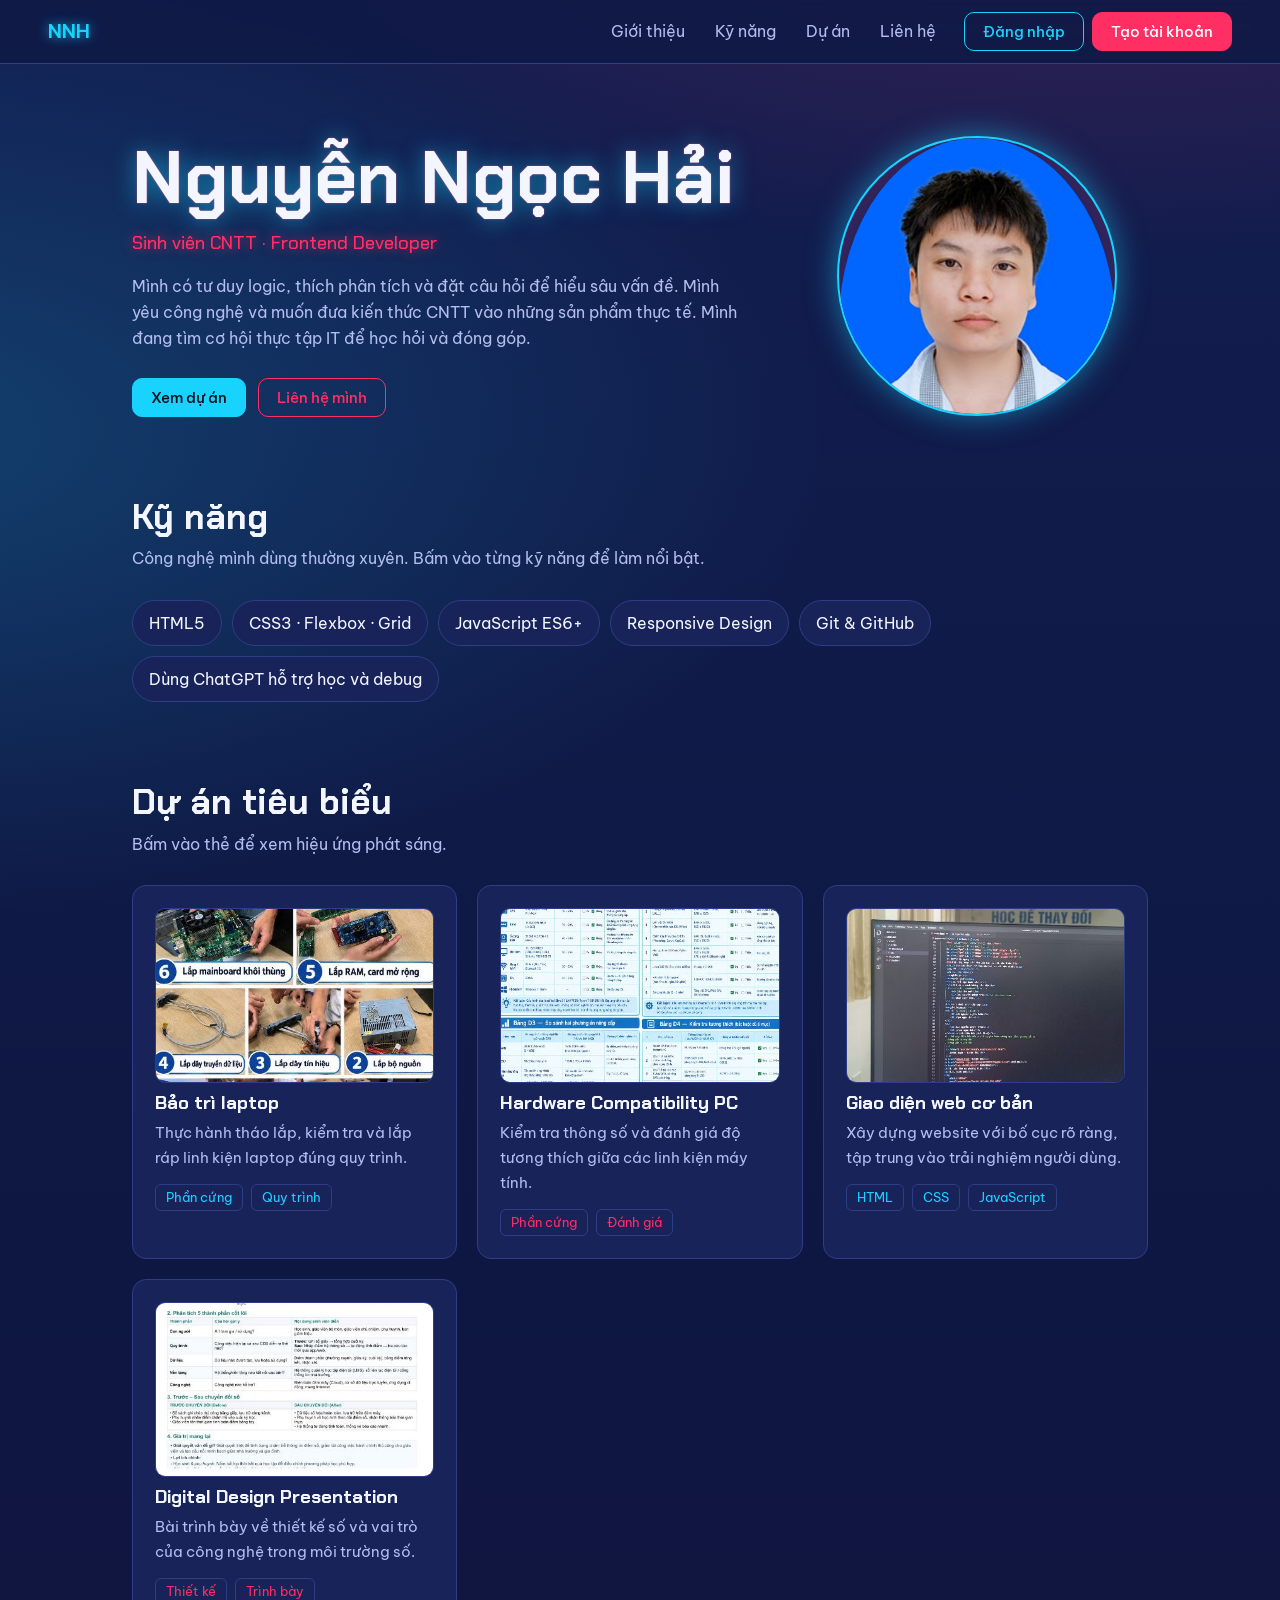
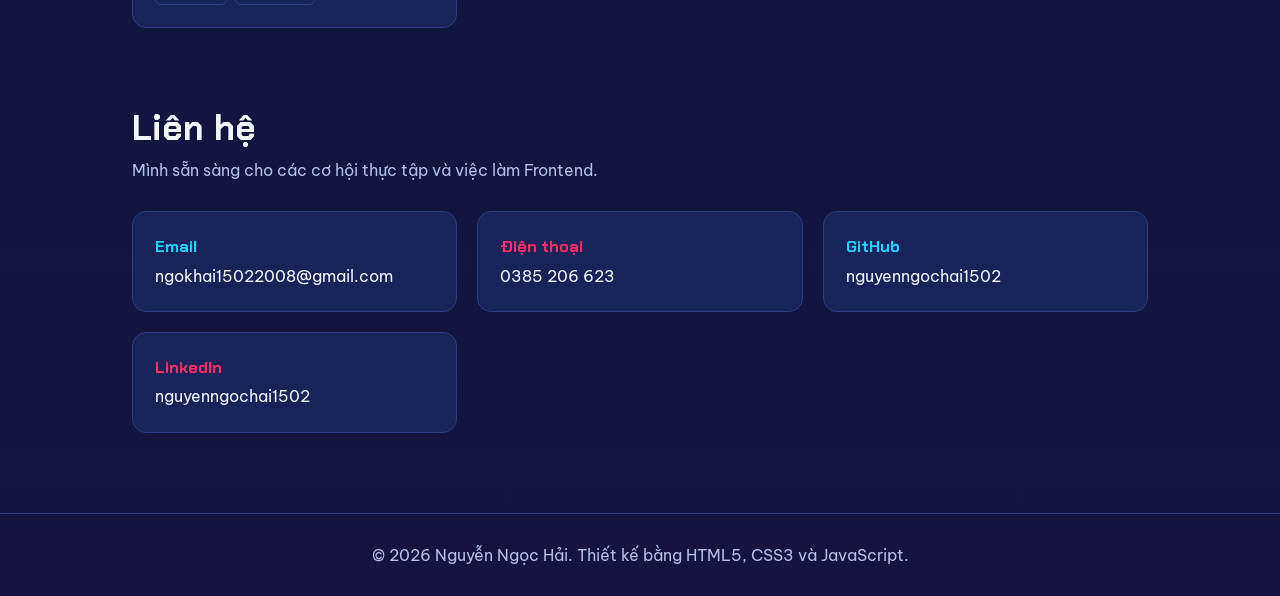
==== index.html @ c3d9bbac "Add files via upload" ====
<!DOCTYPE html>
<html lang="vi">
<head>
<meta charset="UTF-8">
<meta name="viewport" content="width=device-width, initial-scale=1, viewport-fit=cover">
<title>Nguyễn Ngọc Hải – Ứng tuyển thực tập IT</title>
<meta name="description" content="CV portfolio của Nguyễn Ngọc Hải – sinh viên CNTT, Frontend Developer.">
<link rel="preconnect" href="https://fonts.googleapis.com">
<link href="https://fonts.googleapis.com/css2?family=Chakra+Petch:wght@500;700&family=Be+Vietnam+Pro:wght@400;500&display=swap" rel="stylesheet">
<link rel="stylesheet" href="style.css">
</head>
<body>
<header>
  <a class="logo" href="#top">NNH</a>
  <nav aria-label="Điều hướng chính">
    <a href="#about">Giới thiệu</a><a href="#skills">Kỹ năng</a><a href="#projects">Dự án</a><a href="#contact">Liên hệ</a>
  </nav>
  <div class="auth">
    <span id="who" class="hidden"></span>
    <button class="btn" id="btnLogin">Đăng nhập</button>
    <button class="btn red solid" id="btnSignup">Tạo tài khoản</button>
    <button class="btn red hidden" id="btnLogout">Đăng xuất</button>
  </div>
</header>

<main id="top">
  <section class="hero" id="about">
    <div>
      <h1>Nguyễn Ngọc Hải</h1>
      <div class="role">Sinh viên CNTT · Frontend Developer</div>
      <p>Mình có tư duy logic, thích phân tích và đặt câu hỏi để hiểu sâu vấn đề. Mình yêu công nghệ và muốn đưa kiến thức CNTT vào những sản phẩm thực tế. Mình đang tìm cơ hội thực tập IT để học hỏi và đóng góp.</p>
      <div class="cta">
        <a class="btn solid glowable" href="#projects">Xem dự án</a>
        <a class="btn red glowable" href="#contact">Liên hệ mình</a>
      </div>
    </div>
    <div class="avatar"><img src="[data-uri]" alt="Ảnh đại diện của Nguyễn Ngọc Hải"></div>
  </section>

  <section id="skills">
    <h2>Kỹ năng</h2>
    <p class="sub">Công nghệ mình dùng thường xuyên. Bấm vào từng kỹ năng để làm nổi bật.</p>
    <ul class="chips">
      <li class="chip">HTML5</li><li class="chip">CSS3 · Flexbox · Grid</li><li class="chip">JavaScript ES6+</li>
      <li class="chip">Responsive Design</li><li class="chip">Git &amp; GitHub</li><li class="chip">Dùng ChatGPT hỗ trợ học và debug</li>
    </ul>
  </section>

  <section id="projects">
    <h2>Dự án tiêu biểu</h2>
    <p class="sub">Bấm vào thẻ để xem hiệu ứng phát sáng.</p>
    <div class="grid">
      <article class="card" tabindex="0"><img class="thumb" src="[data-uri]" alt="Ảnh minh họa dự án Bảo trì laptop" loading="lazy"><h3>Bảo trì laptop</h3><p>Thực hành tháo lắp, kiểm tra và lắp ráp linh kiện laptop đúng quy trình.</p><div class="tags"><span>Phần cứng</span><span>Quy trình</span></div></article>
      <article class="card rd" tabindex="0"><img class="thumb" src="[data-uri]" alt="Ảnh minh họa dự án Hardware Compatibility PC" loading="lazy"><h3>Hardware Compatibility PC</h3><p>Kiểm tra thông số và đánh giá độ tương thích giữa các linh kiện máy tính.</p><div class="tags"><span>Phần cứng</span><span>Đánh giá</span></div></article>
      <article class="card" tabindex="0"><img class="thumb" src="[data-uri]" alt="Ảnh minh họa dự án Giao diện web cơ bản" loading="lazy"><h3>Giao diện web cơ bản</h3><p>Xây dựng website với bố cục rõ ràng, tập trung vào trải nghiệm người dùng.</p><div class="tags"><span>HTML</span><span>CSS</span><span>JavaScript</span></div></article>
      <article class="card rd" tabindex="0"><img class="thumb" src="[data-uri]" alt="Ảnh minh họa dự án Digital Design Presentation" loading="lazy"><h3>Digital Design Presentation</h3><p>Bài trình bày về thiết kế số và vai trò của công nghệ trong môi trường số.</p><div class="tags"><span>Thiết kế</span><span>Trình bày</span></div></article>
    </div>
  </section>

  <section id="contact">
    <h2>Liên hệ</h2>
    <p class="sub">Mình sẵn sàng cho các cơ hội thực tập và việc làm Frontend.</p>
    <ul class="contact">
      <li><a class="card" href="mailto:ngokhai15022008@gmail.com"><b>Email</b>ngokhai15022008@gmail.com</a></li>
      <li><a class="card rd" href="tel:0385206623"><b>Điện thoại</b>0385 206 623</a></li>
      <li><a class="card" href="https://github.com/nguyenngochai1502" target="_blank" rel="noopener"><b>GitHub</b>nguyenngochai1502</a></li>
      <li><a class="card rd" href="https://www.linkedin.com/in/nguyenngochai1502" target="_blank" rel="noopener"><b>LinkedIn</b>nguyenngochai1502</a></li>
    </ul>
  </section>
</main>
<footer>© 2026 Nguyễn Ngọc Hải. Thiết kế bằng HTML5, CSS3 và JavaScript.</footer>

<div class="overlay hidden" id="overlay" role="dialog" aria-modal="true" aria-labelledby="mTitle">
  <div class="modal">
    <button class="x" id="close" aria-label="Đóng">×</button>
    <div class="tabs" role="tablist">
      <button class="tab" role="tab" id="tLogin" aria-selected="true">Đăng nhập</button>
      <button class="tab" role="tab" id="tSignup" aria-selected="false">Tạo tài khoản</button>
    </div>
    <h2 id="mTitle" style="font-size:1.3rem">Đăng nhập</h2>
    <div id="nameRow" class="hidden"><label for="fName">Họ và tên</label><input id="fName" autocomplete="name"></div>
    <label for="fEmail">Email</label><input id="fEmail" type="email" autocomplete="email">
    <label for="fPass">Mật khẩu</label><input id="fPass" type="password" autocomplete="current-password">
    <div id="passRow" class="hidden"><label for="fPass2">Nhập lại mật khẩu</label><input id="fPass2" type="password" autocomplete="new-password"></div>
    <p class="msg" id="msg" role="alert"></p>
    <button class="btn solid full" id="submit">Đăng nhập</button>
    <div class="or">hoặc tiếp tục với</div>
    <div class="social">
      <button class="btn red" id="fb">Facebook</button>
      <button class="btn" id="gg">Google</button>
    </div>
  </div>
</div>
<div id="toast" class="hidden" role="status"></div>

<script src="script.js"></script>
</body>
</html>
---- style.css ----
:root{--bg:#0f1a46;--panel:#18235a;--line:#2e3d86;--text:#f3f6ff;--muted:#b3bdee;--blue:#19d3ff;--red:#ff2e63;
--gb:0 0 0 1px var(--blue),0 0 18px rgba(25,211,255,.65),0 0 42px rgba(25,211,255,.35);
--gr:0 0 0 1px var(--red),0 0 18px rgba(255,46,99,.65),0 0 42px rgba(255,46,99,.35);
color-scheme:dark;box-sizing:border-box;padding-top:env(safe-area-inset-top,0px);padding-bottom:env(safe-area-inset-bottom,0px)}
*,*::before,*::after{box-sizing:inherit}
html{scroll-behavior:smooth;scroll-padding-top:84px}
body{margin:0;background:var(--bg);color:var(--text);font:400 16px/1.65 "Be Vietnam Pro",system-ui,sans-serif;
background-image:radial-gradient(60rem 30rem at 85% -10%,rgba(255,46,99,.22),transparent),radial-gradient(60rem 30rem at -10% 20%,rgba(25,211,255,.2),transparent),linear-gradient(180deg,#121e50,#0e1741 60%,#171340)}
h1,h2,h3,.logo{font-family:"Chakra Petch",system-ui,sans-serif;margin:0;line-height:1.15}
a{color:inherit;text-decoration:none}
:focus-visible{outline:2px solid var(--blue);outline-offset:3px}
header{position:sticky;top:0;z-index:20;display:flex;align-items:center;gap:16px;padding:12px clamp(16px,4vw,48px);background:rgba(15,26,70,.88);backdrop-filter:blur(10px);border-bottom:1px solid var(--line)}
.logo{font-weight:700;font-size:1.25rem;color:var(--blue);text-shadow:0 0 12px rgba(25,211,255,.8)}
nav{display:flex;gap:6px;margin-left:auto;flex-wrap:wrap}
nav a{padding:6px 12px;border-radius:8px;color:var(--muted)}
nav a:hover{color:var(--text)}
.auth{display:flex;align-items:center;gap:8px}
#who{color:var(--muted);font-size:.9rem;max-width:140px;overflow:hidden;text-overflow:ellipsis;white-space:nowrap}
.btn{font:500 .95rem "Be Vietnam Pro",sans-serif;cursor:pointer;border:1px solid var(--blue);color:var(--blue);background:transparent;padding:9px 18px;border-radius:10px;transition:box-shadow .2s,background .2s,color .2s}
.btn:hover{background:rgba(25,211,255,.1)}
.btn.red{border-color:var(--red);color:var(--red)}
.btn.red:hover{background:rgba(255,46,99,.1)}
.btn.solid{background:var(--blue);color:#04101a}
.btn.solid.red{background:var(--red);color:#fff}
.glow{box-shadow:var(--gb)!important}
.red.glow,.card.rd.glow{box-shadow:var(--gr)!important}
.hidden{display:none!important}
main{max-width:1080px;margin:0 auto;padding:0 clamp(16px,4vw,32px)}
section{padding:72px 0 8px}
.hero{display:grid;grid-template-columns:1.3fr .7fr;gap:40px;align-items:center;padding-top:72px}
.hero h1{font-size:clamp(2.4rem,7vw,4.6rem);font-weight:700;text-shadow:0 0 22px rgba(25,211,255,.55),0 0 2px var(--red)}
.role{color:var(--red);font:500 1.15rem "Chakra Petch",sans-serif;margin:10px 0 18px;text-shadow:0 0 12px rgba(255,46,99,.7)}
.hero p{color:var(--muted);max-width:56ch}
.cta{display:flex;gap:12px;margin-top:26px;flex-wrap:wrap}
.avatar img{width:100%;height:100%;object-fit:cover;object-position:50% 20%;border-radius:50%;display:block}
.avatar{overflow:hidden;aspect-ratio:1;border-radius:50%;display:grid;place-items:center;font:700 clamp(3.5rem,10vw,6rem) "Chakra Petch",sans-serif;color:var(--text);background:var(--panel);border:2px solid var(--blue);box-shadow:0 0 30px rgba(25,211,255,.5),inset 0 0 40px rgba(255,46,99,.25);max-width:280px;width:100%;justify-self:center}
h2{font-size:clamp(1.6rem,4vw,2.2rem);margin-bottom:8px}
.sub{color:var(--muted);margin:0 0 28px}
.chips{display:flex;flex-wrap:wrap;gap:10px;padding:0;list-style:none;margin:0}
.chip{cursor:pointer;padding:9px 16px;border-radius:999px;border:1px solid var(--line);background:var(--panel);transition:box-shadow .2s,border-color .2s;user-select:none}
.chip:hover{border-color:var(--blue)}
.grid{display:grid;grid-template-columns:repeat(auto-fit,minmax(240px,1fr));gap:20px}
.card{cursor:pointer;background:var(--panel);border:1px solid var(--line);border-radius:14px;padding:22px;transition:box-shadow .25s,border-color .25s,transform .25s}
.card:hover{border-color:var(--blue)}
.card.rd:hover{border-color:var(--red)}
.card.glow{transform:translateY(-3px)}
.card h3{font-size:1.15rem;margin:10px 0 6px}
.card p{color:var(--muted);margin:0 0 14px;font-size:.95rem}
.thumb{width:100%;aspect-ratio:16/10;object-fit:cover;border-radius:10px;border:1px solid var(--line);display:block}
.tags{display:flex;gap:8px;flex-wrap:wrap}
.tags span{font-size:.8rem;padding:2px 10px;border-radius:6px;border:1px solid var(--line);color:var(--blue)}
.rd .tags span{color:var(--red)}
.contact{list-style:none;padding:0;margin:0;display:grid;grid-template-columns:repeat(auto-fit,minmax(240px,1fr));gap:20px}
.contact .card{display:block}
.contact b{display:block;font-family:"Chakra Petch",sans-serif;color:var(--blue);margin-bottom:2px}
.contact .rd b{color:var(--red)}
footer{margin-top:72px;padding:28px 16px;text-align:center;color:var(--muted);border-top:1px solid var(--line)}
/* modal */
.overlay{position:fixed;inset:0;z-index:50;display:grid;place-items:center;padding:16px;background:rgba(8,12,40,.8);backdrop-filter:blur(4px)}
.modal{width:100%;max-width:400px;background:var(--panel);border:1px solid var(--blue);border-radius:16px;padding:26px;box-shadow:0 0 40px rgba(25,211,255,.35),0 0 70px rgba(255,46,99,.2)}
.tabs{display:flex;gap:6px;margin-bottom:18px;border-bottom:1px solid var(--line)}
.tab{flex:1;background:none;border:0;border-bottom:2px solid transparent;color:var(--muted);font:700 1rem "Chakra Petch",sans-serif;padding:10px;cursor:pointer}
.tab[aria-selected=true]{color:var(--blue);border-color:var(--blue);text-shadow:0 0 10px rgba(25,211,255,.8)}
label{display:block;font-size:.88rem;color:var(--muted);margin:12px 0 4px}
input{width:100%;padding:11px 13px;border-radius:10px;border:1px solid var(--line);background:#0f1a4c;color:var(--text);font:inherit;transition:box-shadow .2s,border-color .2s}
input:focus{outline:none;border-color:var(--blue);box-shadow:var(--gb)}
.full{width:100%;margin-top:18px;padding:12px}
.or{display:flex;align-items:center;gap:10px;color:var(--muted);font-size:.85rem;margin:18px 0 12px}
.or::before,.or::after{content:"";flex:1;height:1px;background:var(--line)}
.social{display:grid;grid-template-columns:1fr 1fr;gap:10px}
.msg{min-height:1.4em;margin:10px 0 0;font-size:.9rem;color:var(--red)}
.msg.ok{color:var(--blue)}
.x{float:right;background:none;border:0;color:var(--muted);font-size:1.4rem;cursor:pointer;line-height:1}
#toast{position:fixed;left:50%;bottom:calc(24px + env(safe-area-inset-bottom,0px));transform:translateX(-50%);z-index:60;background:var(--panel);border:1px solid var(--blue);color:var(--text);padding:10px 18px;border-radius:10px;box-shadow:var(--gb)}
@media(max-width:760px){.hero{grid-template-columns:1fr}.avatar{max-width:180px;order:-1;justify-self:start}nav{display:none}header{gap:10px}.auth{margin-left:auto}}
@media(prefers-reduced-motion:reduce){*{transition:none!important;scroll-behavior:auto!important}}
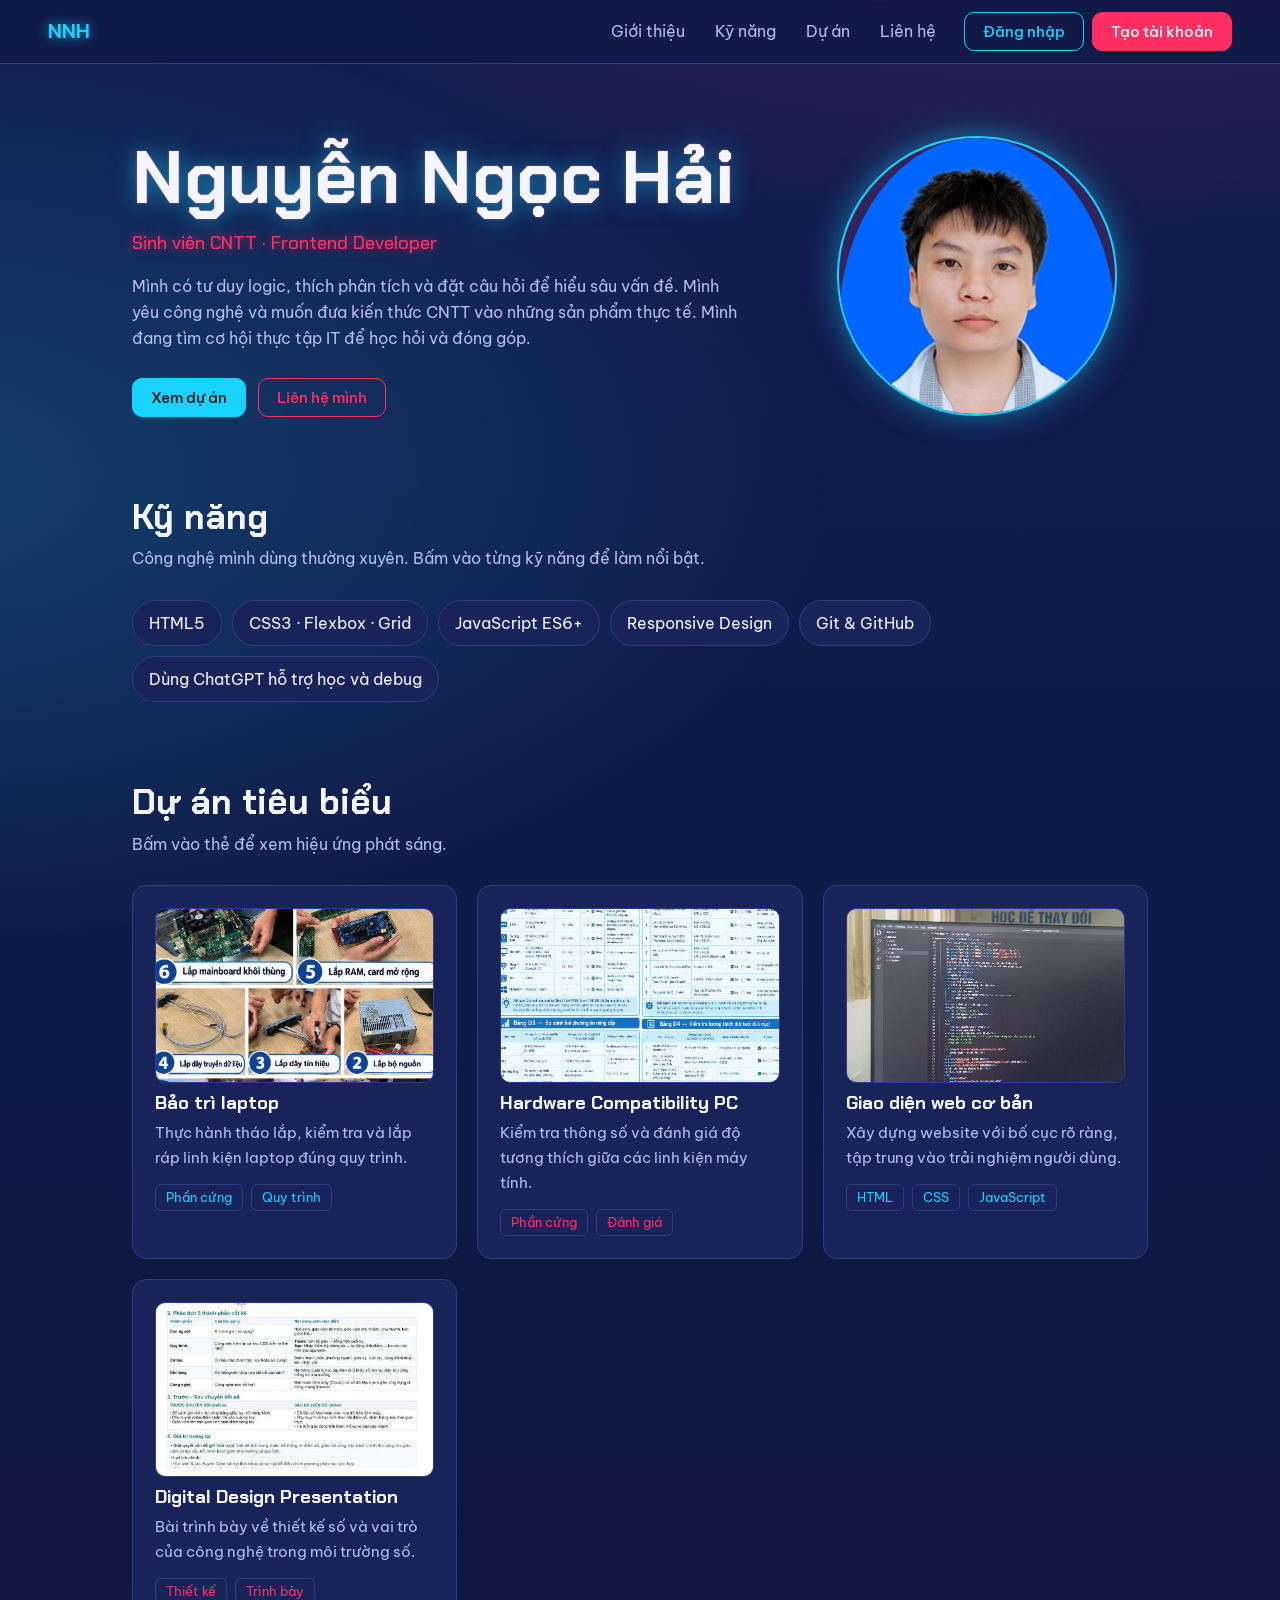
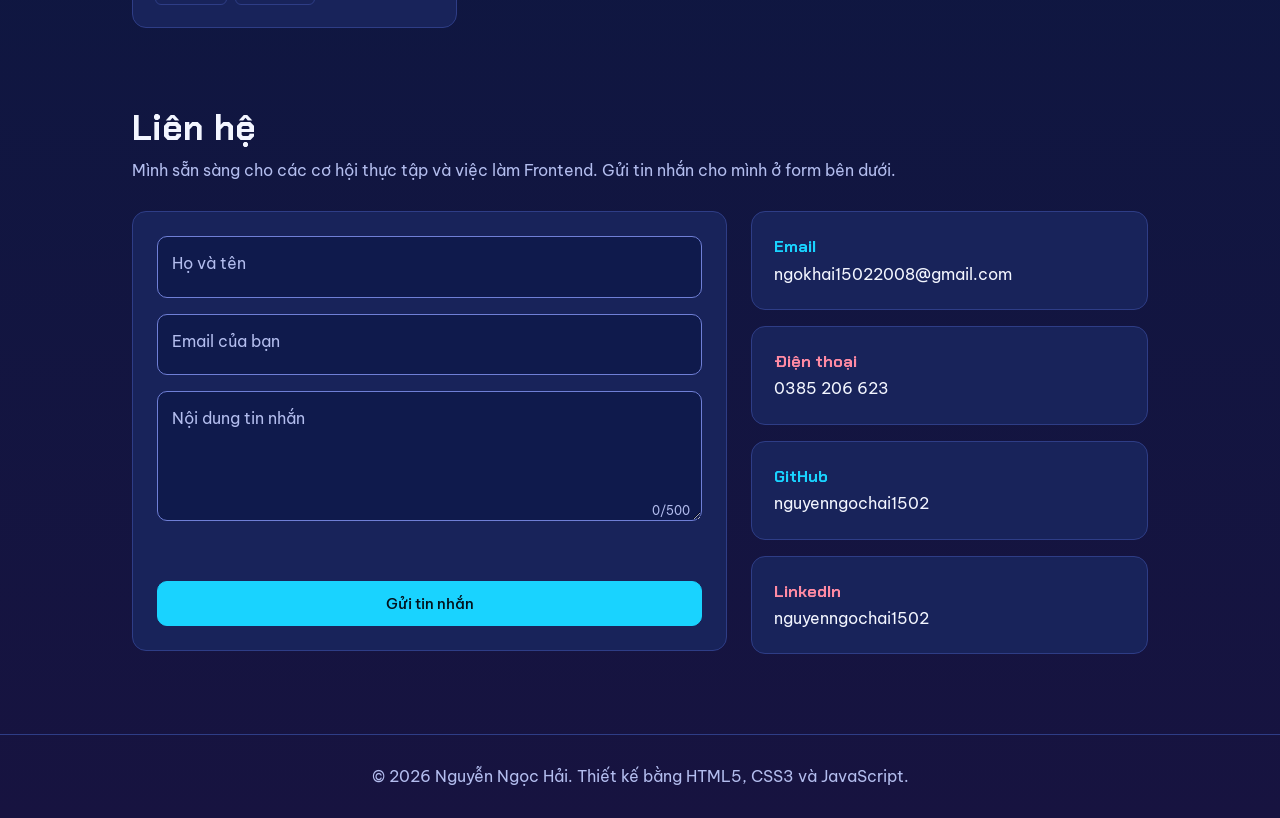
==== commit 4c04ff62: "Add files via upload" ====
--- a/index.html
+++ b/index.html
@@ -59,13 +59,22 @@
 
   <section id="contact">
     <h2>Liên hệ</h2>
-    <p class="sub">Mình sẵn sàng cho các cơ hội thực tập và việc làm Frontend.</p>
-    <ul class="contact">
-      <li><a class="card" href="mailto:ngokhai15022008@gmail.com"><b>Email</b>ngokhai15022008@gmail.com</a></li>
-      <li><a class="card rd" href="tel:0385206623"><b>Điện thoại</b>0385 206 623</a></li>
-      <li><a class="card" href="https://github.com/nguyenngochai1502" target="_blank" rel="noopener"><b>GitHub</b>nguyenngochai1502</a></li>
-      <li><a class="card rd" href="https://www.linkedin.com/in/nguyenngochai1502" target="_blank" rel="noopener"><b>LinkedIn</b>nguyenngochai1502</a></li>
-    </ul>
+    <p class="sub">Mình sẵn sàng cho các cơ hội thực tập và việc làm Frontend. Gửi tin nhắn cho mình ở form bên dưới.</p>
+    <div class="contact-wrap">
+      <form class="panel cform reveal" id="cform" novalidate>
+        <div class="field"><input id="cName" name="name" placeholder=" " autocomplete="name" required><label for="cName">Họ và tên</label></div>
+        <div class="field"><input id="cMail" name="email" type="email" placeholder=" " autocomplete="email" required><label for="cMail">Email của bạn</label></div>
+        <div class="field"><textarea id="cMsg" name="message" maxlength="500" placeholder=" " required></textarea><label for="cMsg">Nội dung tin nhắn</label><span class="count" id="cCount">0/500</span></div>
+        <p class="msg" id="cStatus" role="status"></p>
+        <button class="btn solid full send" id="cSend" type="submit"><span class="sp"></span><svg class="ck" viewBox="0 0 24 24" aria-hidden="true"><path d="M5 13l4 4L19 7"/></svg><span class="t">Gửi tin nhắn</span></button>
+      </form>
+      <ul class="links">
+        <li><a class="card reveal" href="mailto:ngokhai15022008@gmail.com"><b>Email</b>ngokhai15022008@gmail.com</a></li>
+        <li><a class="card rd reveal" href="tel:0385206623"><b>Điện thoại</b>0385 206 623</a></li>
+        <li><a class="card reveal" href="https://github.com/nguyenngochai1502" target="_blank" rel="noopener"><b>GitHub</b>nguyenngochai1502</a></li>
+        <li><a class="card rd reveal" href="https://www.linkedin.com/in/nguyenngochai1502" target="_blank" rel="noopener"><b>LinkedIn</b>nguyenngochai1502</a></li>
+      </ul>
+    </div>
   </section>
 </main>
 <footer>© 2026 Nguyễn Ngọc Hải. Thiết kế bằng HTML5, CSS3 và JavaScript.</footer>
--- a/style.css
+++ b/style.css
@@ -73,4 +73,37 @@
 .x{float:right;background:none;border:0;color:var(--muted);font-size:1.4rem;cursor:pointer;line-height:1}
 #toast{position:fixed;left:50%;bottom:calc(24px + env(safe-area-inset-bottom,0px));transform:translateX(-50%);z-index:60;background:var(--panel);border:1px solid var(--blue);color:var(--text);padding:10px 18px;border-radius:10px;box-shadow:var(--gb)}
 @media(max-width:760px){.hero{grid-template-columns:1fr}.avatar{max-width:180px;order:-1;justify-self:start}nav{display:none}header{gap:10px}.auth{margin-left:auto}}
-@media(prefers-reduced-motion:reduce){*{transition:none!important;scroll-behavior:auto!important}}
+@media(prefers-reduced-motion:reduce){*{transition:none!important;animation:none!important;scroll-behavior:auto!important}}
+
+/* contact form */
+.contact-wrap{display:grid;grid-template-columns:1.2fr .8fr;gap:24px;align-items:start}
+.panel{background:var(--panel);border:1px solid var(--line);border-radius:14px;padding:24px}
+.cform{display:grid;gap:16px}
+.field{position:relative}
+.field input,.field textarea{width:100%;padding:25px 14px 8px;border-radius:10px;border:1px solid #6f7fd6;background:#0f1a4c;color:var(--text);font:inherit;resize:vertical;transition:box-shadow .2s,border-color .2s}
+.field textarea{min-height:130px}
+.field input:focus,.field textarea:focus{outline:none;border-color:var(--blue);box-shadow:var(--gb)}
+.field label{position:absolute;left:15px;top:14px;margin:0;font-size:1rem;color:var(--muted);pointer-events:none;transition:top .2s,font-size .2s,color .2s}
+.field input:focus+label,.field input:not(:placeholder-shown)+label,.field textarea:focus+label,.field textarea:not(:placeholder-shown)+label{top:6px;font-size:.72rem;color:var(--blue)}
+.field.bad input,.field.bad textarea{border-color:#ff8aa3;box-shadow:0 0 0 1px #ff8aa3,0 0 16px rgba(255,46,99,.5)}
+.count{position:absolute;right:12px;bottom:8px;font-size:.75rem;color:var(--muted)}
+.cform .msg{margin:0;min-height:1.4em;color:#ff8aa3}
+.cform .msg.ok{color:var(--blue)}
+.send{position:relative;display:flex;align-items:center;justify-content:center;gap:10px;margin-top:0;animation:idle 2.6s ease-in-out infinite}
+.send .sp,.send .ck{display:none}
+.send.loading{animation:none;pointer-events:none}
+.send.loading .sp{display:block;width:18px;height:18px;border:2px solid rgba(4,16,26,.35);border-top-color:#04101a;border-radius:50%;animation:spin .7s linear infinite}
+.send.done .ck{display:block;width:20px;height:20px;fill:none;stroke:#04101a;stroke-width:3;stroke-linecap:round;stroke-linejoin:round;stroke-dasharray:24;stroke-dashoffset:0;animation:draw .5s ease-out}
+.shake{animation:shake .45s}
+.links{list-style:none;margin:0;padding:0;display:grid;gap:16px}
+.links .card{display:block}
+.links b{display:block;font-family:"Chakra Petch",sans-serif;color:var(--blue)}
+.links .rd b{color:#ff8aa3}
+.js .reveal{opacity:0;transform:translateY(26px)}
+.js .reveal.in{opacity:1;transform:none;transition:opacity .6s ease var(--d,0s),transform .6s cubic-bezier(.2,.7,.2,1) var(--d,0s)}
+@keyframes idle{50%{box-shadow:0 0 18px rgba(25,211,255,.55)}}
+@keyframes spin{to{transform:rotate(360deg)}}
+@keyframes draw{from{stroke-dashoffset:24}}
+@keyframes shake{20%{transform:translateX(-8px)}40%{transform:translateX(8px)}60%{transform:translateX(-5px)}80%{transform:translateX(5px)}}
+@media(max-width:760px){.contact-wrap{grid-template-columns:1fr}}
+@media(prefers-reduced-motion:reduce){.js .reveal{opacity:1;transform:none}}
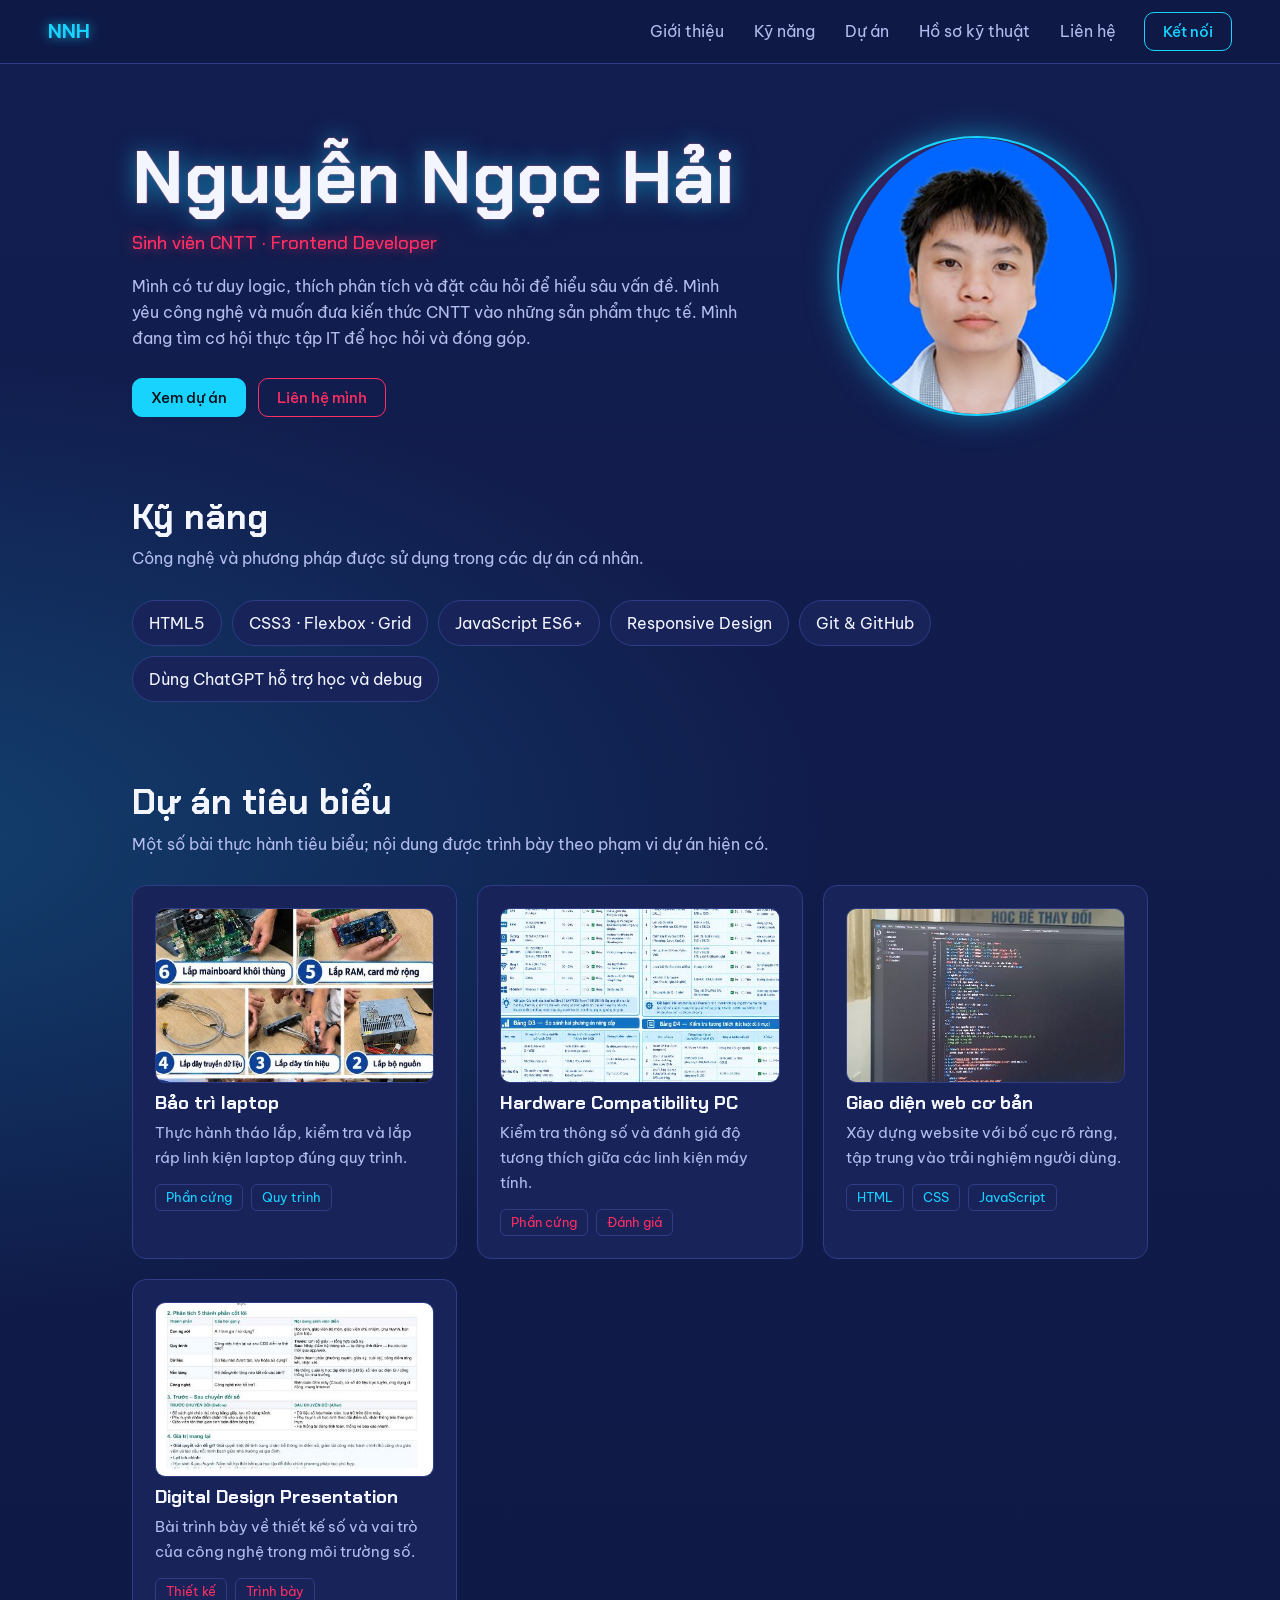
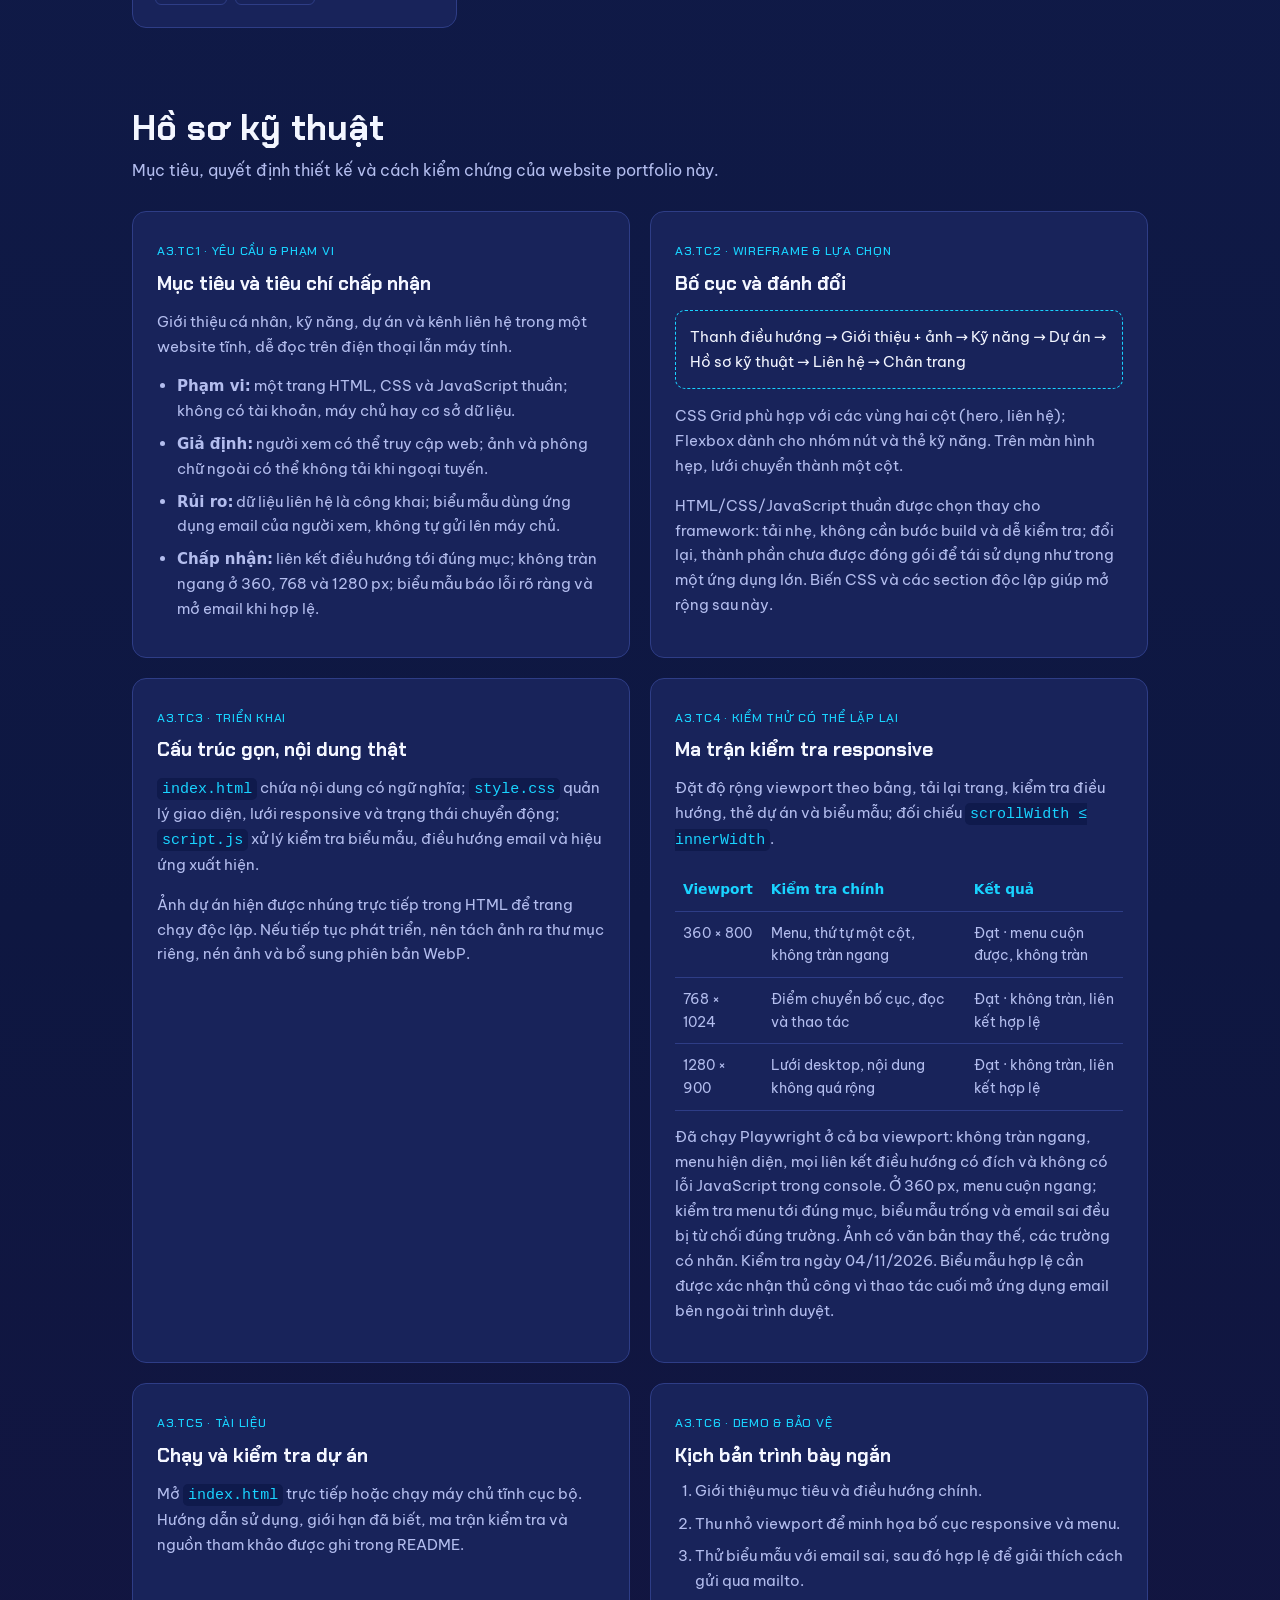
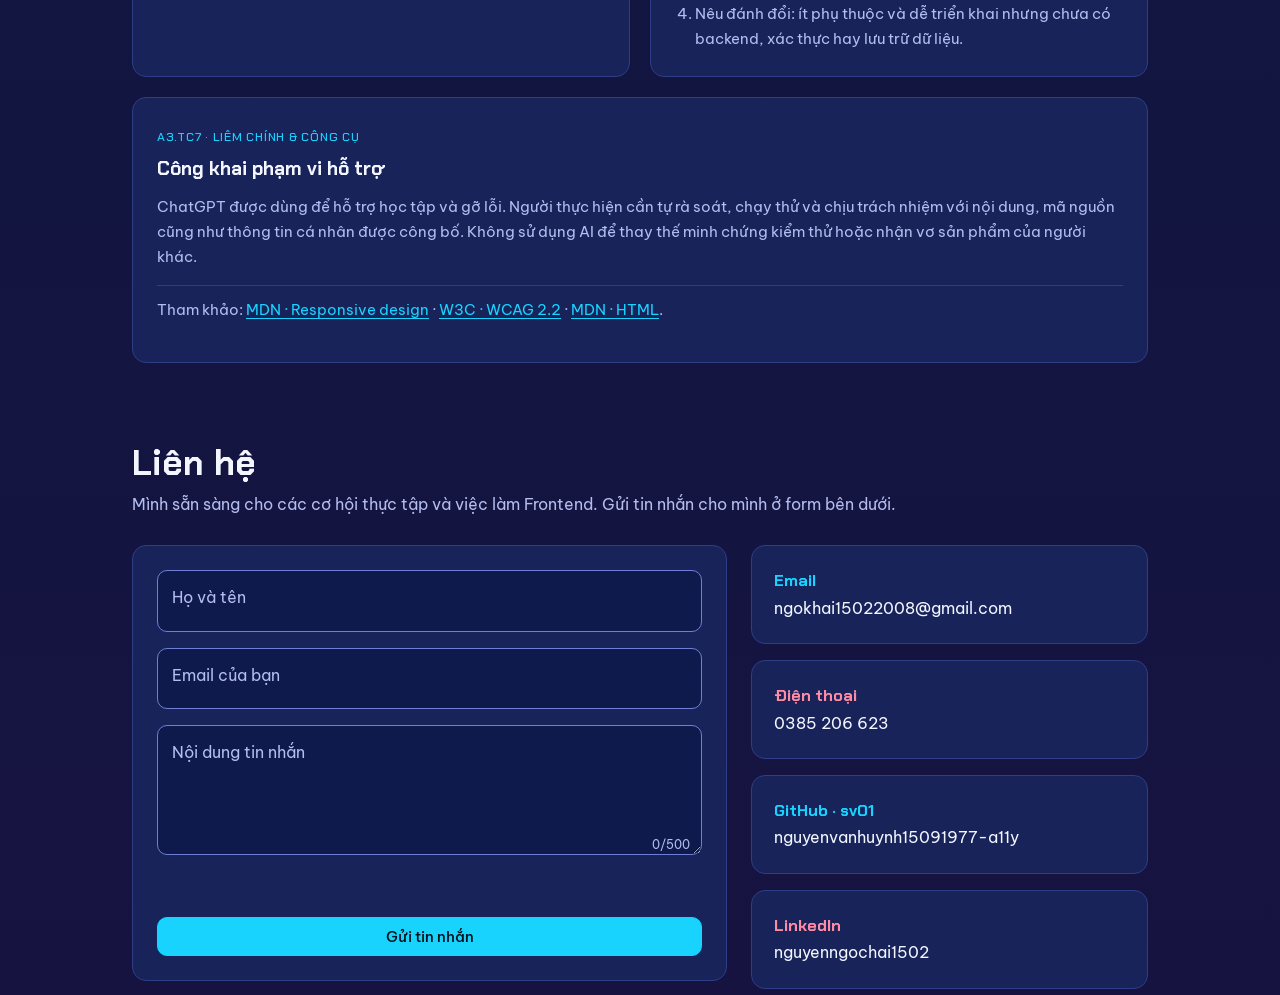
==== commit b0e8cd90: "Add files via upload" ====
--- a/index.html
+++ b/index.html
@@ -3,8 +3,8 @@
 <head>
 <meta charset="UTF-8">
 <meta name="viewport" content="width=device-width, initial-scale=1, viewport-fit=cover">
-<title>Nguyễn Ngọc Hải – Ứng tuyển thực tập IT</title>
-<meta name="description" content="CV portfolio của Nguyễn Ngọc Hải – sinh viên CNTT, Frontend Developer.">
+<title>Nguyễn Ngọc Hải – Frontend Developer</title>
+<meta name="description" content="Portfolio của Nguyễn Ngọc Hải: dự án, kỹ năng và hồ sơ thiết kế, triển khai, kiểm thử website responsive bằng HTML5, CSS3 và JavaScript.">
 <link rel="preconnect" href="https://fonts.googleapis.com">
 <link href="https://fonts.googleapis.com/css2?family=Chakra+Petch:wght@500;700&family=Be+Vietnam+Pro:wght@400;500&display=swap" rel="stylesheet">
 <link rel="stylesheet" href="style.css">
@@ -13,14 +13,9 @@
 <header>
   <a class="logo" href="#top">NNH</a>
   <nav aria-label="Điều hướng chính">
-    <a href="#about">Giới thiệu</a><a href="#skills">Kỹ năng</a><a href="#projects">Dự án</a><a href="#contact">Liên hệ</a>
+    <a href="#about">Giới thiệu</a><a href="#skills">Kỹ năng</a><a href="#projects">Dự án</a><a href="#process">Hồ sơ kỹ thuật</a><a href="#contact">Liên hệ</a>
   </nav>
-  <div class="auth">
-    <span id="who" class="hidden"></span>
-    <button class="btn" id="btnLogin">Đăng nhập</button>
-    <button class="btn red solid" id="btnSignup">Tạo tài khoản</button>
-    <button class="btn red hidden" id="btnLogout">Đăng xuất</button>
-  </div>
+  <a class="btn header-cta" href="#contact">Kết nối</a>
 </header>
 
 <main id="top">
@@ -30,8 +25,8 @@
       <div class="role">Sinh viên CNTT · Frontend Developer</div>
       <p>Mình có tư duy logic, thích phân tích và đặt câu hỏi để hiểu sâu vấn đề. Mình yêu công nghệ và muốn đưa kiến thức CNTT vào những sản phẩm thực tế. Mình đang tìm cơ hội thực tập IT để học hỏi và đóng góp.</p>
       <div class="cta">
-        <a class="btn solid glowable" href="#projects">Xem dự án</a>
-        <a class="btn red glowable" href="#contact">Liên hệ mình</a>
+        <a class="btn solid" href="#projects">Xem dự án</a>
+        <a class="btn red" href="#contact">Liên hệ mình</a>
       </div>
     </div>
     <div class="avatar"><img src="[data-uri]" alt="Ảnh đại diện của Nguyễn Ngọc Hải"></div>
@@ -39,7 +34,7 @@
 
   <section id="skills">
     <h2>Kỹ năng</h2>
-    <p class="sub">Công nghệ mình dùng thường xuyên. Bấm vào từng kỹ năng để làm nổi bật.</p>
+    <p class="sub">Công nghệ và phương pháp được sử dụng trong các dự án cá nhân.</p>
     <ul class="chips">
       <li class="chip">HTML5</li><li class="chip">CSS3 · Flexbox · Grid</li><li class="chip">JavaScript ES6+</li>
       <li class="chip">Responsive Design</li><li class="chip">Git &amp; GitHub</li><li class="chip">Dùng ChatGPT hỗ trợ học và debug</li>
@@ -48,12 +43,80 @@
 
   <section id="projects">
     <h2>Dự án tiêu biểu</h2>
-    <p class="sub">Bấm vào thẻ để xem hiệu ứng phát sáng.</p>
+    <p class="sub">Một số bài thực hành tiêu biểu; nội dung được trình bày theo phạm vi dự án hiện có.</p>
     <div class="grid">
       <article class="card" tabindex="0"><img class="thumb" src="[data-uri]" alt="Ảnh minh họa dự án Bảo trì laptop" loading="lazy"><h3>Bảo trì laptop</h3><p>Thực hành tháo lắp, kiểm tra và lắp ráp linh kiện laptop đúng quy trình.</p><div class="tags"><span>Phần cứng</span><span>Quy trình</span></div></article>
       <article class="card rd" tabindex="0"><img class="thumb" src="[data-uri]" alt="Ảnh minh họa dự án Hardware Compatibility PC" loading="lazy"><h3>Hardware Compatibility PC</h3><p>Kiểm tra thông số và đánh giá độ tương thích giữa các linh kiện máy tính.</p><div class="tags"><span>Phần cứng</span><span>Đánh giá</span></div></article>
       <article class="card" tabindex="0"><img class="thumb" src="[data-uri]" alt="Ảnh minh họa dự án Giao diện web cơ bản" loading="lazy"><h3>Giao diện web cơ bản</h3><p>Xây dựng website với bố cục rõ ràng, tập trung vào trải nghiệm người dùng.</p><div class="tags"><span>HTML</span><span>CSS</span><span>JavaScript</span></div></article>
       <article class="card rd" tabindex="0"><img class="thumb" src="[data-uri]" alt="Ảnh minh họa dự án Digital Design Presentation" loading="lazy"><h3>Digital Design Presentation</h3><p>Bài trình bày về thiết kế số và vai trò của công nghệ trong môi trường số.</p><div class="tags"><span>Thiết kế</span><span>Trình bày</span></div></article>
+    </div>
+  </section>
+
+  <section id="process">
+    <h2>Hồ sơ kỹ thuật</h2>
+    <p class="sub">Mục tiêu, quyết định thiết kế và cách kiểm chứng của website portfolio này.</p>
+    <div class="process-grid">
+      <article class="panel process-card">
+        <span class="eyebrow">A3.TC1 · Yêu cầu & phạm vi</span>
+        <h3>Mục tiêu và tiêu chí chấp nhận</h3>
+        <p>Giới thiệu cá nhân, kỹ năng, dự án và kênh liên hệ trong một website tĩnh, dễ đọc trên điện thoại lẫn máy tính.</p>
+        <ul>
+          <li><b>Phạm vi:</b> một trang HTML, CSS và JavaScript thuần; không có tài khoản, máy chủ hay cơ sở dữ liệu.</li>
+          <li><b>Giả định:</b> người xem có thể truy cập web; ảnh và phông chữ ngoài có thể không tải khi ngoại tuyến.</li>
+          <li><b>Rủi ro:</b> dữ liệu liên hệ là công khai; biểu mẫu dùng ứng dụng email của người xem, không tự gửi lên máy chủ.</li>
+          <li><b>Chấp nhận:</b> liên kết điều hướng tới đúng mục; không tràn ngang ở 360, 768 và 1280 px; biểu mẫu báo lỗi rõ ràng và mở email khi hợp lệ.</li>
+        </ul>
+      </article>
+      <article class="panel process-card">
+        <span class="eyebrow">A3.TC2 · Wireframe & lựa chọn</span>
+        <h3>Bố cục và đánh đổi</h3>
+        <p class="wireframe">Thanh điều hướng → Giới thiệu + ảnh → Kỹ năng → Dự án → Hồ sơ kỹ thuật → Liên hệ → Chân trang</p>
+        <p>CSS Grid phù hợp với các vùng hai cột (hero, liên hệ); Flexbox dành cho nhóm nút và thẻ kỹ năng. Trên màn hình hẹp, lưới chuyển thành một cột.</p>
+        <p>HTML/CSS/JavaScript thuần được chọn thay cho framework: tải nhẹ, không cần bước build và dễ kiểm tra; đổi lại, thành phần chưa được đóng gói để tái sử dụng như trong một ứng dụng lớn. Biến CSS và các section độc lập giúp mở rộng sau này.</p>
+      </article>
+      <article class="panel process-card">
+        <span class="eyebrow">A3.TC3 · Triển khai</span>
+        <h3>Cấu trúc gọn, nội dung thật</h3>
+        <p><code>index.html</code> chứa nội dung có ngữ nghĩa; <code>style.css</code> quản lý giao diện, lưới responsive và trạng thái chuyển động; <code>script.js</code> xử lý kiểm tra biểu mẫu, điều hướng email và hiệu ứng xuất hiện.</p>
+        <p>Ảnh dự án hiện được nhúng trực tiếp trong HTML để trang chạy độc lập. Nếu tiếp tục phát triển, nên tách ảnh ra thư mục riêng, nén ảnh và bổ sung phiên bản WebP.</p>
+      </article>
+      <article class="panel process-card">
+        <span class="eyebrow">A3.TC4 · Kiểm thử có thể lặp lại</span>
+        <h3>Ma trận kiểm tra responsive</h3>
+        <p>Đặt độ rộng viewport theo bảng, tải lại trang, kiểm tra điều hướng, thẻ dự án và biểu mẫu; đối chiếu <code>scrollWidth ≤ innerWidth</code>.</p>
+        <div class="table-wrap">
+          <table>
+            <thead><tr><th>Viewport</th><th>Kiểm tra chính</th><th>Kết quả</th></tr></thead>
+            <tbody>
+              <tr><td>360 × 800</td><td>Menu, thứ tự một cột, không tràn ngang</td><td data-test="360">Đạt · menu cuộn được, không tràn</td></tr>
+              <tr><td>768 × 1024</td><td>Điểm chuyển bố cục, đọc và thao tác</td><td data-test="768">Đạt · không tràn, liên kết hợp lệ</td></tr>
+              <tr><td>1280 × 900</td><td>Lưới desktop, nội dung không quá rộng</td><td data-test="1280">Đạt · không tràn, liên kết hợp lệ</td></tr>
+            </tbody>
+          </table>
+        </div>
+        <p class="test-note">Đã chạy Playwright ở cả ba viewport: không tràn ngang, menu hiện diện, mọi liên kết điều hướng có đích và không có lỗi JavaScript trong console. Ở 360 px, menu cuộn ngang; kiểm tra menu tới đúng mục, biểu mẫu trống và email sai đều bị từ chối đúng trường. Ảnh có văn bản thay thế, các trường có nhãn. Kiểm tra ngày 04/11/2026. Biểu mẫu hợp lệ cần được xác nhận thủ công vì thao tác cuối mở ứng dụng email bên ngoài trình duyệt.</p>
+      </article>
+      <article class="panel process-card">
+        <span class="eyebrow">A3.TC5 · Tài liệu</span>
+        <h3>Chạy và kiểm tra dự án</h3>
+        <p>Mở <code>index.html</code> trực tiếp hoặc chạy máy chủ tĩnh cục bộ. Hướng dẫn sử dụng, giới hạn đã biết, ma trận kiểm tra và nguồn tham khảo được ghi trong <a href="README.md">README</a>.</p>
+      </article>
+      <article class="panel process-card">
+        <span class="eyebrow">A3.TC6 · Demo & bảo vệ</span>
+        <h3>Kịch bản trình bày ngắn</h3>
+        <ol>
+          <li>Giới thiệu mục tiêu và điều hướng chính.</li>
+          <li>Thu nhỏ viewport để minh họa bố cục responsive và menu.</li>
+          <li>Thử biểu mẫu với email sai, sau đó hợp lệ để giải thích cách gửi qua mailto.</li>
+          <li>Nêu đánh đổi: ít phụ thuộc và dễ triển khai nhưng chưa có backend, xác thực hay lưu trữ dữ liệu.</li>
+        </ol>
+      </article>
+      <article class="panel process-card disclosure">
+        <span class="eyebrow">A3.TC7 · Liêm chính & công cụ</span>
+        <h3>Công khai phạm vi hỗ trợ</h3>
+        <p>ChatGPT được dùng để hỗ trợ học tập và gỡ lỗi. Người thực hiện cần tự rà soát, chạy thử và chịu trách nhiệm với nội dung, mã nguồn cũng như thông tin cá nhân được công bố. Không sử dụng AI để thay thế minh chứng kiểm thử hoặc nhận vơ sản phẩm của người khác.</p>
+        <p class="sources">Tham khảo: <a href="https://developer.mozilla.org/en-US/docs/Learn_web_development/Core/CSS_layout/Responsive_Design" target="_blank" rel="noopener">MDN · Responsive design</a> · <a href="https://www.w3.org/WAI/WCAG22/quickref/" target="_blank" rel="noopener">W3C · WCAG 2.2</a> · <a href="https://developer.mozilla.org/en-US/docs/Web/HTML" target="_blank" rel="noopener">MDN · HTML</a>.</p>
+      </article>
     </div>
   </section>
 
@@ -71,37 +134,12 @@
       <ul class="links">
         <li><a class="card reveal" href="mailto:ngokhai15022008@gmail.com"><b>Email</b>ngokhai15022008@gmail.com</a></li>
         <li><a class="card rd reveal" href="tel:0385206623"><b>Điện thoại</b>0385 206 623</a></li>
-        <li><a class="card reveal" href="https://github.com/nguyenngochai1502" target="_blank" rel="noopener"><b>GitHub</b>nguyenngochai1502</a></li>
+        <li><a class="card reveal" href="https://nguyenvanhuynh15091977-a11y.github.io/sv01/" target="_blank" rel="noopener"><b>GitHub · sv01</b>nguyenvanhuynh15091977-a11y</a></li>
         <li><a class="card rd reveal" href="https://www.linkedin.com/in/nguyenngochai1502" target="_blank" rel="noopener"><b>LinkedIn</b>nguyenngochai1502</a></li>
       </ul>
     </div>
   </section>
 </main>
-<footer>© 2026 Nguyễn Ngọc Hải. Thiết kế bằng HTML5, CSS3 và JavaScript.</footer>
-
-<div class="overlay hidden" id="overlay" role="dialog" aria-modal="true" aria-labelledby="mTitle">
-  <div class="modal">
-    <button class="x" id="close" aria-label="Đóng">×</button>
-    <div class="tabs" role="tablist">
-      <button class="tab" role="tab" id="tLogin" aria-selected="true">Đăng nhập</button>
-      <button class="tab" role="tab" id="tSignup" aria-selected="false">Tạo tài khoản</button>
-    </div>
-    <h2 id="mTitle" style="font-size:1.3rem">Đăng nhập</h2>
-    <div id="nameRow" class="hidden"><label for="fName">Họ và tên</label><input id="fName" autocomplete="name"></div>
-    <label for="fEmail">Email</label><input id="fEmail" type="email" autocomplete="email">
-    <label for="fPass">Mật khẩu</label><input id="fPass" type="password" autocomplete="current-password">
-    <div id="passRow" class="hidden"><label for="fPass2">Nhập lại mật khẩu</label><input id="fPass2" type="password" autocomplete="new-password"></div>
-    <p class="msg" id="msg" role="alert"></p>
-    <button class="btn solid full" id="submit">Đăng nhập</button>
-    <div class="or">hoặc tiếp tục với</div>
-    <div class="social">
-      <button class="btn red" id="fb">Facebook</button>
-      <button class="btn" id="gg">Google</button>
-    </div>
-  </div>
-</div>
-<div id="toast" class="hidden" role="status"></div>
-
 <script src="script.js"></script>
 </body>
 </html>
--- a/style.css
+++ b/style.css
@@ -1,6 +1,6 @@
 :root{--bg:#0f1a46;--panel:#18235a;--line:#2e3d86;--text:#f3f6ff;--muted:#b3bdee;--blue:#19d3ff;--red:#ff2e63;
 --gb:0 0 0 1px var(--blue),0 0 18px rgba(25,211,255,.65),0 0 42px rgba(25,211,255,.35);
---gr:0 0 0 1px var(--red),0 0 18px rgba(255,46,99,.65),0 0 42px rgba(255,46,99,.35);
+
 color-scheme:dark;box-sizing:border-box;padding-top:env(safe-area-inset-top,0px);padding-bottom:env(safe-area-inset-bottom,0px)}
 *,*::before,*::after{box-sizing:inherit}
 html{scroll-behavior:smooth;scroll-padding-top:84px}
@@ -9,22 +9,18 @@
 h1,h2,h3,.logo{font-family:"Chakra Petch",system-ui,sans-serif;margin:0;line-height:1.15}
 a{color:inherit;text-decoration:none}
 :focus-visible{outline:2px solid var(--blue);outline-offset:3px}
-header{position:sticky;top:0;z-index:20;display:flex;align-items:center;gap:16px;padding:12px clamp(16px,4vw,48px);background:rgba(15,26,70,.88);backdrop-filter:blur(10px);border-bottom:1px solid var(--line)}
+header{position:sticky;top:0;z-index:20;display:flex;align-items:center;gap:16px;padding:12px clamp(16px,4vw,48px);background:rgba(15,26,70,.92);backdrop-filter:blur(10px);border-bottom:1px solid var(--line)}
 .logo{font-weight:700;font-size:1.25rem;color:var(--blue);text-shadow:0 0 12px rgba(25,211,255,.8)}
 nav{display:flex;gap:6px;margin-left:auto;flex-wrap:wrap}
 nav a{padding:6px 12px;border-radius:8px;color:var(--muted)}
 nav a:hover{color:var(--text)}
-.auth{display:flex;align-items:center;gap:8px}
-#who{color:var(--muted);font-size:.9rem;max-width:140px;overflow:hidden;text-overflow:ellipsis;white-space:nowrap}
+.header-cta{white-space:nowrap}
 .btn{font:500 .95rem "Be Vietnam Pro",sans-serif;cursor:pointer;border:1px solid var(--blue);color:var(--blue);background:transparent;padding:9px 18px;border-radius:10px;transition:box-shadow .2s,background .2s,color .2s}
 .btn:hover{background:rgba(25,211,255,.1)}
 .btn.red{border-color:var(--red);color:var(--red)}
 .btn.red:hover{background:rgba(255,46,99,.1)}
 .btn.solid{background:var(--blue);color:#04101a}
 .btn.solid.red{background:var(--red);color:#fff}
-.glow{box-shadow:var(--gb)!important}
-.red.glow,.card.rd.glow{box-shadow:var(--gr)!important}
-.hidden{display:none!important}
 main{max-width:1080px;margin:0 auto;padding:0 clamp(16px,4vw,32px)}
 section{padding:72px 0 8px}
 .hero{display:grid;grid-template-columns:1.3fr .7fr;gap:40px;align-items:center;padding-top:72px}
@@ -37,13 +33,12 @@
 h2{font-size:clamp(1.6rem,4vw,2.2rem);margin-bottom:8px}
 .sub{color:var(--muted);margin:0 0 28px}
 .chips{display:flex;flex-wrap:wrap;gap:10px;padding:0;list-style:none;margin:0}
-.chip{cursor:pointer;padding:9px 16px;border-radius:999px;border:1px solid var(--line);background:var(--panel);transition:box-shadow .2s,border-color .2s;user-select:none}
+.chip{padding:9px 16px;border-radius:999px;border:1px solid var(--line);background:var(--panel);transition:box-shadow .2s,border-color .2s}
 .chip:hover{border-color:var(--blue)}
 .grid{display:grid;grid-template-columns:repeat(auto-fit,minmax(240px,1fr));gap:20px}
-.card{cursor:pointer;background:var(--panel);border:1px solid var(--line);border-radius:14px;padding:22px;transition:box-shadow .25s,border-color .25s,transform .25s}
+.card{background:var(--panel);border:1px solid var(--line);border-radius:14px;padding:22px;transition:box-shadow .25s,border-color .25s,transform .25s}
 .card:hover{border-color:var(--blue)}
 .card.rd:hover{border-color:var(--red)}
-.card.glow{transform:translateY(-3px)}
 .card h3{font-size:1.15rem;margin:10px 0 6px}
 .card p{color:var(--muted);margin:0 0 14px;font-size:.95rem}
 .thumb{width:100%;aspect-ratio:16/10;object-fit:cover;border-radius:10px;border:1px solid var(--line);display:block}
@@ -55,24 +50,10 @@
 .contact b{display:block;font-family:"Chakra Petch",sans-serif;color:var(--blue);margin-bottom:2px}
 .contact .rd b{color:var(--red)}
 footer{margin-top:72px;padding:28px 16px;text-align:center;color:var(--muted);border-top:1px solid var(--line)}
-/* modal */
-.overlay{position:fixed;inset:0;z-index:50;display:grid;place-items:center;padding:16px;background:rgba(8,12,40,.8);backdrop-filter:blur(4px)}
-.modal{width:100%;max-width:400px;background:var(--panel);border:1px solid var(--blue);border-radius:16px;padding:26px;box-shadow:0 0 40px rgba(25,211,255,.35),0 0 70px rgba(255,46,99,.2)}
-.tabs{display:flex;gap:6px;margin-bottom:18px;border-bottom:1px solid var(--line)}
-.tab{flex:1;background:none;border:0;border-bottom:2px solid transparent;color:var(--muted);font:700 1rem "Chakra Petch",sans-serif;padding:10px;cursor:pointer}
-.tab[aria-selected=true]{color:var(--blue);border-color:var(--blue);text-shadow:0 0 10px rgba(25,211,255,.8)}
 label{display:block;font-size:.88rem;color:var(--muted);margin:12px 0 4px}
 input{width:100%;padding:11px 13px;border-radius:10px;border:1px solid var(--line);background:#0f1a4c;color:var(--text);font:inherit;transition:box-shadow .2s,border-color .2s}
 input:focus{outline:none;border-color:var(--blue);box-shadow:var(--gb)}
-.full{width:100%;margin-top:18px;padding:12px}
-.or{display:flex;align-items:center;gap:10px;color:var(--muted);font-size:.85rem;margin:18px 0 12px}
-.or::before,.or::after{content:"";flex:1;height:1px;background:var(--line)}
-.social{display:grid;grid-template-columns:1fr 1fr;gap:10px}
-.msg{min-height:1.4em;margin:10px 0 0;font-size:.9rem;color:var(--red)}
-.msg.ok{color:var(--blue)}
-.x{float:right;background:none;border:0;color:var(--muted);font-size:1.4rem;cursor:pointer;line-height:1}
-#toast{position:fixed;left:50%;bottom:calc(24px + env(safe-area-inset-bottom,0px));transform:translateX(-50%);z-index:60;background:var(--panel);border:1px solid var(--blue);color:var(--text);padding:10px 18px;border-radius:10px;box-shadow:var(--gb)}
-@media(max-width:760px){.hero{grid-template-columns:1fr}.avatar{max-width:180px;order:-1;justify-self:start}nav{display:none}header{gap:10px}.auth{margin-left:auto}}
+@media(max-width:760px){.hero{grid-template-columns:1fr}.avatar{max-width:180px;order:-1;justify-self:start}header{gap:10px;flex-wrap:wrap}.header-cta{margin-left:auto}nav{order:3;flex:0 0 100%;width:100%;margin:0;flex-wrap:nowrap;overflow-x:auto;scrollbar-width:none}nav::-webkit-scrollbar{display:none}nav a{white-space:nowrap;padding:6px 10px}}
 @media(prefers-reduced-motion:reduce){*{transition:none!important;animation:none!important;scroll-behavior:auto!important}}
 
 /* contact form */
@@ -99,6 +80,25 @@
 .links .card{display:block}
 .links b{display:block;font-family:"Chakra Petch",sans-serif;color:var(--blue)}
 .links .rd b{color:#ff8aa3}
+.process-grid{display:grid;grid-template-columns:repeat(2,minmax(0,1fr));gap:20px}
+.process-card{min-width:0}
+.process-card h3{font-size:1.2rem;margin:10px 0}
+.process-card p,.process-card li{color:var(--muted);font-size:.94rem}
+.process-card ul,.process-card ol{padding-left:1.25rem;margin:12px 0 0}
+.process-card li+li{margin-top:8px}
+.eyebrow{color:var(--blue);font:500 .78rem "Chakra Petch",sans-serif;letter-spacing:.06em;text-transform:uppercase}
+.wireframe{padding:14px;border:1px dashed var(--blue);border-radius:10px;color:var(--text)!important}
+.process-card code{padding:2px 5px;border-radius:5px;background:#0f1a4c;color:var(--blue)}
+.table-wrap{overflow-x:auto}
+table{width:100%;border-collapse:collapse;font-size:.86rem}
+th,td{padding:10px 8px;text-align:left;vertical-align:top;border-bottom:1px solid var(--line)}
+th{color:var(--blue);white-space:nowrap}
+td{color:var(--muted)}
+.test-note{margin-top:14px}
+.disclosure{grid-column:1/-1}
+.sources{padding-top:12px;border-top:1px solid var(--line)}
+.sources a,.process-card>a{color:var(--blue);text-decoration:underline;text-underline-offset:3px}
+.process-card a:hover{color:var(--text)}
 .js .reveal{opacity:0;transform:translateY(26px)}
 .js .reveal.in{opacity:1;transform:none;transition:opacity .6s ease var(--d,0s),transform .6s cubic-bezier(.2,.7,.2,1) var(--d,0s)}
 @keyframes idle{50%{box-shadow:0 0 18px rgba(25,211,255,.55)}}
@@ -106,4 +106,6 @@
 @keyframes draw{from{stroke-dashoffset:24}}
 @keyframes shake{20%{transform:translateX(-8px)}40%{transform:translateX(8px)}60%{transform:translateX(-5px)}80%{transform:translateX(5px)}}
 @media(max-width:760px){.contact-wrap{grid-template-columns:1fr}}
+@media(max-width:760px){.process-grid{grid-template-columns:1fr}.disclosure{grid-column:auto}}
+@media(max-width:420px){header{padding-left:14px;padding-right:14px}.logo{font-size:1.1rem}.header-cta{padding:7px 12px;font-size:.88rem}nav{gap:0}nav a{padding:6px 8px;font-size:.88rem}.panel{padding:18px}}
 @media(prefers-reduced-motion:reduce){.js .reveal{opacity:1;transform:none}}
